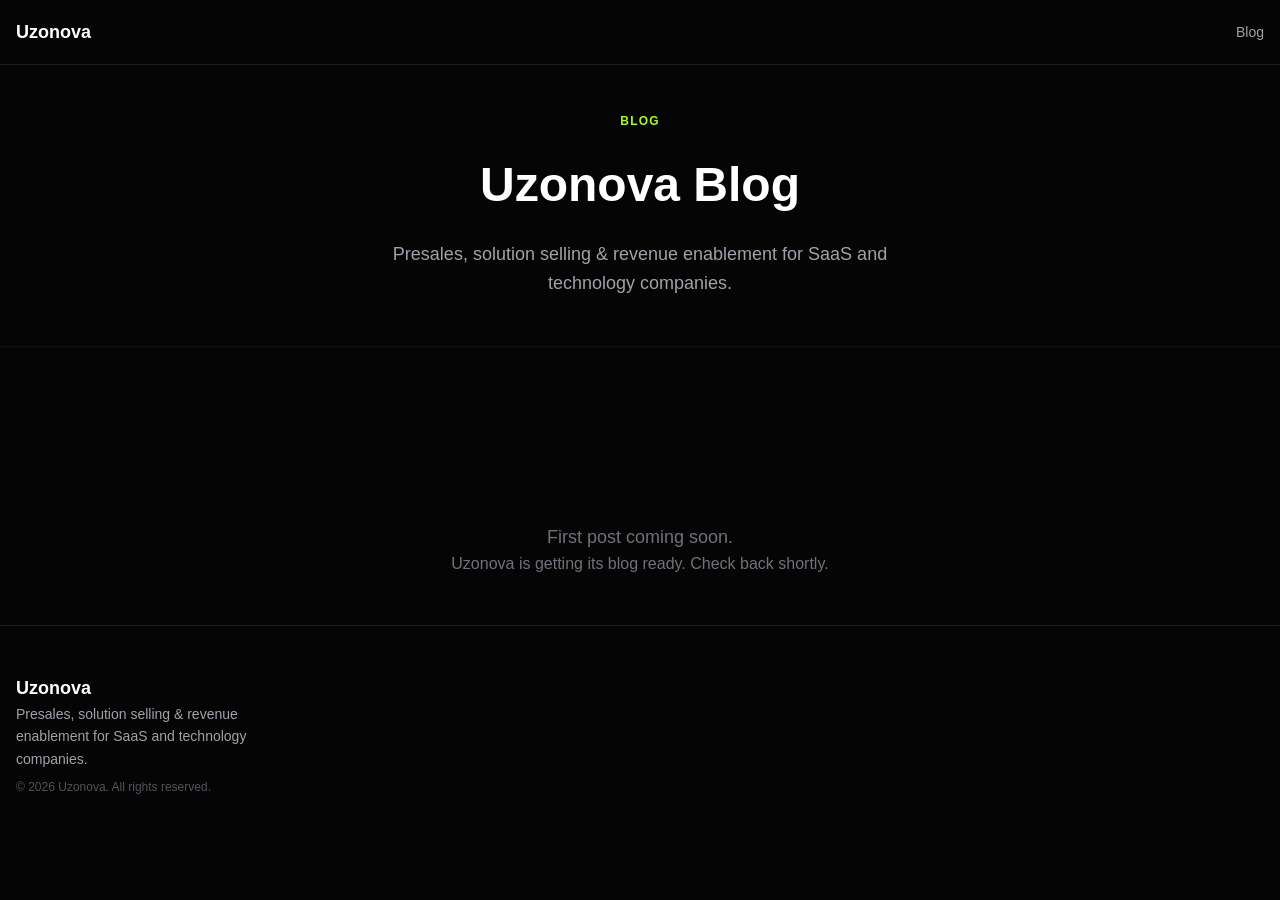
==== docs/index.html @ c0f6bbdb "Seed Uzonova blog skeleton" ====
<!DOCTYPE html>
<html lang="en">
<head>
  <meta charset="UTF-8">
  <meta name="viewport" content="width=device-width, initial-scale=1.0">
  <title>Blog — Uzonova</title>
  <meta name="description" content="Presales, solution selling & revenue enablement for SaaS and technology companies.">
  <meta property="og:title" content="Blog — Uzonova">
  <meta property="og:description" content="Presales, solution selling & revenue enablement for SaaS and technology companies.">
  <meta property="og:type" content="website">
  <meta property="og:url" content="https://agentgrow-io.github.io/uzonova/">
  <meta name="twitter:card" content="summary">
  <link rel="canonical" href="https://agentgrow-io.github.io/uzonova/">
  <link rel="stylesheet" href="css/blog.css">
</head>
<body>

  <!-- Header -->
  <header class="site-header">
    <div class="inner">
      <a href="./" class="logo">Uzonova</a>
      <nav>
        <a href="./">Blog</a>
      </nav>
    </div>
  </header>

  <!-- Hero -->
  <section class="hero">
    <div class="container-narrow">
      <p class="tag">Blog</p>
      <h1>Uzonova Blog</h1>
      <p class="subtitle">Presales, solution selling & revenue enablement for SaaS and technology companies.</p>
    </div>
  </section>

  <!-- Filters + Cards -->
  <section class="container" style="padding-top:0">
    <div class="filters" id="filters"></div>
    <div class="card-grid" id="posts-grid"></div>
    <div id="empty-state" style="display:none;text-align:center;padding:3rem 1rem;color:var(--zinc-500)">
      <p style="font-size:1.125rem">First post coming soon.</p>
      <p>Uzonova is getting its blog ready. Check back shortly.</p>
    </div>
  </section>

  <!-- Footer -->
  <footer class="site-footer">
    <div class="inner">
      <div class="brand">
        <a href="./" class="logo" style="color:var(--white);text-decoration:none;font-weight:700;font-size:1.125rem">Uzonova</a>
        <p>Presales, solution selling & revenue enablement for SaaS and technology companies.</p>
        <p class="copy">&copy; <span id="year"></span> Uzonova. All rights reserved.</p>
      </div>
    </div>
  </footer>

  <script>
    const BADGE_CLASS = {
      'Platform': 'badge-platform',
      'Getting Started': 'badge-getting-started',
      'How-To': 'badge-how-to',
      'Strategy': 'badge-strategy',
    };

    let posts = [];
    let activeFilter = 'All';

    document.getElementById('year').textContent = new Date().getFullYear();

    function categories() {
      const set = new Set(posts.map(p => p.category).filter(Boolean));
      return ['All', ...Array.from(set).sort()];
    }

    function renderFilters() {
      const el = document.getElementById('filters');
      const cats = categories();
      if (cats.length <= 1) { el.innerHTML = ''; return; }
      el.innerHTML = cats.map(c =>
        '<button class="filter-btn' + (c === activeFilter ? ' active' : '') + '" data-cat="' + c + '">' + c + '</button>'
      ).join('');
      el.querySelectorAll('.filter-btn').forEach(btn => {
        btn.addEventListener('click', () => {
          activeFilter = btn.dataset.cat;
          renderFilters();
          renderPosts();
        });
      });
    }

    function escapeHtml(s) {
      return String(s == null ? '' : s)
        .replace(/&/g, '&amp;').replace(/</g, '&lt;').replace(/>/g, '&gt;')
        .replace(/"/g, '&quot;').replace(/'/g, '&#39;');
    }

    function renderPosts() {
      const grid = document.getElementById('posts-grid');
      const empty = document.getElementById('empty-state');
      if (!posts.length) {
        grid.innerHTML = '';
        empty.style.display = 'block';
        return;
      }
      empty.style.display = 'none';
      const filtered = activeFilter === 'All' ? posts : posts.filter(p => p.category === activeFilter);
      grid.innerHTML = filtered.map(p =>
        '<div class="card">' +
          '<span class="badge ' + (BADGE_CLASS[p.category] || '') + '">' + escapeHtml(p.category) + '</span>' +
          '<h2><a href="posts/' + encodeURIComponent(p.slug) + '.html">' + escapeHtml(p.title) + '</a></h2>' +
          '<p class="excerpt">' + escapeHtml(p.excerpt) + '</p>' +
          '<div class="card-meta"><span>' + escapeHtml(p.publishedAt) + '</span><span>&middot;</span><span>' + escapeHtml(p.readTime) + '</span></div>' +
        '</div>'
      ).join('');
    }

    fetch('posts-data.json')
      .then(r => r.json())
      .then(data => {
        posts = (data || []).sort((a, b) => new Date(b.publishedAt) - new Date(a.publishedAt));
        renderFilters();
        renderPosts();
      })
      .catch(() => {
        posts = [];
        renderPosts();
      });
  </script>

</body>
</html>
---- docs/css/blog.css ----
/* Blog — Dark Theme */
/* Design tokens */

:root {
  --obsidian: #050505;
  --white: #ffffff;
  --zinc-300: #d4d4d8;
  --zinc-400: #a1a1aa;
  --zinc-500: #71717a;
  --zinc-600: #52525b;
  --lime: #ADFA1D;
  --sky: #38BDF8;
  --purple: #c084fc;
  --amber: #fbbf24;
  --glass-bg: rgba(255,255,255,0.03);
  --glass-border: rgba(255,255,255,0.05);
  --border-subtle: rgba(255,255,255,0.1);
}

*, *::before, *::after { box-sizing: border-box; margin: 0; padding: 0; }

html { -webkit-font-smoothing: antialiased; -moz-osx-font-smoothing: grayscale; }

body {
  font-family: -apple-system, BlinkMacSystemFont, 'Segoe UI', Roboto, 'Helvetica Neue', Arial, sans-serif;
  background: var(--obsidian);
  color: var(--zinc-400);
  line-height: 1.6;
  min-height: 100vh;
}

a { color: var(--sky); text-decoration: none; transition: color 0.2s; }
a:hover { color: var(--white); }

img { max-width: 100%; height: auto; }

/* ── Layout ──────────────────────────────────────────── */

.container {
  max-width: 1280px;
  margin: 0 auto;
  padding: 0 1rem;
}

.container-narrow {
  max-width: 768px;
  margin: 0 auto;
  padding: 0 1rem;
}

/* ── Site Header ─────────────────────────────────────── */

.site-header {
  position: fixed;
  top: 0; left: 0; right: 0;
  z-index: 50;
  border-bottom: 1px solid var(--border-subtle);
  background: rgba(5,5,5,0.8);
  backdrop-filter: blur(16px);
  -webkit-backdrop-filter: blur(16px);
}

.site-header .inner {
  max-width: 1280px;
  margin: 0 auto;
  padding: 0 1rem;
  display: flex;
  align-items: center;
  justify-content: space-between;
  height: 64px;
}

.site-header .logo {
  display: flex;
  align-items: center;
  gap: 0.5rem;
  color: var(--white);
  text-decoration: none;
  font-weight: 700;
  font-size: 1.125rem;
}

.site-header .logo-icon {
  width: 32px; height: 32px;
  background: var(--lime);
  border-radius: 8px;
  display: flex;
  align-items: center;
  justify-content: center;
}

.site-header .logo-icon svg { width: 20px; height: 20px; color: var(--obsidian); }

.site-header nav { display: flex; align-items: center; gap: 2rem; }
.site-header nav a { color: var(--zinc-400); font-size: 0.875rem; }
.site-header nav a:hover { color: var(--white); }

.site-header .cta-btn {
  display: inline-flex;
  align-items: center;
  padding: 0.375rem 1rem;
  background: var(--lime);
  color: var(--obsidian);
  font-weight: 700;
  font-size: 0.875rem;
  border-radius: 6px;
  text-decoration: none;
  transition: opacity 0.2s;
}

.site-header .cta-btn:hover { opacity: 0.9; color: var(--obsidian); }

/* ── Site Footer ─────────────────────────────────────── */

.site-footer {
  border-top: 1px solid var(--border-subtle);
  background: var(--obsidian);
  padding: 3rem 0;
}

.site-footer .inner {
  max-width: 1280px;
  margin: 0 auto;
  padding: 0 1rem;
  display: grid;
  grid-template-columns: 2fr 1fr 1fr;
  gap: 2rem;
}

.site-footer .brand p { font-size: 0.875rem; color: var(--zinc-400); max-width: 280px; line-height: 1.6; }
.site-footer .brand .addr { font-size: 0.75rem; color: var(--zinc-500); margin-top: 1rem; }
.site-footer .brand .copy { font-size: 0.75rem; color: var(--zinc-600); margin-top: 0.5rem; }

.site-footer h3 { font-size: 0.875rem; font-weight: 600; color: var(--white); margin-bottom: 0.75rem; }
.site-footer ul { list-style: none; }
.site-footer ul li { margin-bottom: 0.5rem; }
.site-footer ul a { font-size: 0.875rem; color: var(--zinc-400); }
.site-footer ul a:hover { color: var(--white); }

@media (max-width: 768px) {
  .site-footer .inner { grid-template-columns: 1fr; }
}

/* ── Hero ────────────────────────────────────────────── */

.hero {
  border-bottom: 1px solid var(--glass-border);
  padding: 7rem 1rem 3rem;
  text-align: center;
}

.hero .tag {
  color: var(--lime);
  font-size: 0.75rem;
  font-weight: 600;
  text-transform: uppercase;
  letter-spacing: 0.1em;
  margin-bottom: 1rem;
}

.hero h1 {
  font-size: clamp(2rem, 5vw, 3rem);
  font-weight: 700;
  color: var(--white);
  margin-bottom: 1rem;
}

.hero .subtitle {
  color: var(--zinc-400);
  font-size: 1.125rem;
  max-width: 560px;
  margin: 0 auto;
}

/* ── Category Badges ─────────────────────────────────── */

.badge {
  display: inline-block;
  padding: 0.125rem 0.625rem;
  border-radius: 9999px;
  font-size: 0.75rem;
  font-weight: 500;
  border: 1px solid;
}

.badge-platform    { color: var(--lime);   border-color: rgba(173,250,29,0.3);  background: rgba(173,250,29,0.08); }
.badge-getting-started { color: var(--sky);  border-color: rgba(56,189,248,0.3); background: rgba(56,189,248,0.08); }
.badge-how-to      { color: var(--purple); border-color: rgba(192,132,252,0.3); background: rgba(192,132,252,0.08); }
.badge-strategy    { color: var(--amber);  border-color: rgba(251,191,36,0.3);  background: rgba(251,191,36,0.08); }

/* ── Card Grid ───────────────────────────────────────── */

.card-grid {
  display: grid;
  grid-template-columns: repeat(auto-fill, minmax(340px, 1fr));
  gap: 1.5rem;
  padding: 3rem 0;
}

.card {
  background: var(--glass-bg);
  border: 1px solid var(--glass-border);
  border-radius: 1rem;
  padding: 1.5rem;
  transition: border-color 0.3s, transform 0.2s;
  display: flex;
  flex-direction: column;
}

.card:hover {
  border-color: rgba(255,255,255,0.12);
  transform: translateY(-2px);
}

.card .card-meta {
  display: flex;
  align-items: center;
  gap: 0.75rem;
  margin-top: auto;
  padding-top: 1rem;
  font-size: 0.75rem;
  color: var(--zinc-500);
}

.card h2 {
  color: var(--white);
  font-size: 1.125rem;
  font-weight: 600;
  margin: 0.75rem 0 0.5rem;
  line-height: 1.4;
}

.card h2 a { color: var(--white); }
.card h2 a:hover { color: var(--lime); }

.card .excerpt {
  color: var(--zinc-400);
  font-size: 0.875rem;
  line-height: 1.6;
  flex: 1;
}

/* ── Filter Buttons ──────────────────────────────────── */

.filters {
  display: flex;
  flex-wrap: wrap;
  gap: 0.5rem;
  justify-content: center;
  padding: 2rem 0 0;
}

.filter-btn {
  padding: 0.375rem 1rem;
  border-radius: 9999px;
  font-size: 0.8125rem;
  font-weight: 500;
  border: 1px solid var(--glass-border);
  background: transparent;
  color: var(--zinc-400);
  cursor: pointer;
  transition: all 0.2s;
}

.filter-btn:hover { border-color: rgba(255,255,255,0.15); color: var(--white); }

.filter-btn.active {
  background: var(--lime);
  color: var(--obsidian);
  border-color: var(--lime);
  font-weight: 700;
}

/* ── CTA Section ─────────────────────────────────────── */

.cta-section {
  border-top: 1px solid var(--glass-border);
  padding: 5rem 1rem;
  text-align: center;
}

.cta-section h2 { color: var(--white); font-size: 1.5rem; font-weight: 700; margin-bottom: 0.75rem; }
.cta-section p { color: var(--zinc-400); max-width: 28rem; margin: 0 auto 2rem; }

.btn-lime {
  display: inline-block;
  padding: 0.75rem 2rem;
  background: var(--lime);
  color: var(--obsidian);
  font-weight: 700;
  border-radius: 8px;
  text-decoration: none;
  transition: opacity 0.2s;
}

.btn-lime:hover { opacity: 0.9; color: var(--obsidian); }

.btn-outline {
  display: inline-block;
  padding: 0.75rem 2rem;
  border: 1px solid rgba(173,250,29,0.3);
  color: var(--lime);
  border-radius: 8px;
  text-decoration: none;
  transition: border-color 0.2s;
}

.btn-outline:hover { border-color: rgba(173,250,29,0.6); color: var(--lime); }

/* ── Article Layout ──────────────────────────────────── */

.article-header {
  border-bottom: 1px solid var(--glass-border);
  padding: 7rem 1rem 3rem;
}

.article-header .breadcrumb {
  font-size: 0.875rem;
  color: var(--zinc-500);
  margin-bottom: 1.5rem;
}

.article-header .breadcrumb a { color: var(--zinc-400); }
.article-header .breadcrumb a:hover { color: var(--white); }

.article-header h1 {
  font-size: clamp(1.75rem, 4vw, 2.5rem);
  font-weight: 700;
  color: var(--white);
  margin-bottom: 0.75rem;
  line-height: 1.3;
}

.article-header .excerpt-text {
  color: var(--zinc-400);
  font-size: 1.125rem;
  max-width: 640px;
  line-height: 1.6;
  margin-bottom: 1rem;
}

.article-header .meta {
  display: flex;
  align-items: center;
  gap: 1rem;
  font-size: 0.8125rem;
  color: var(--zinc-500);
}

/* ── Article Body ────────────────────────────────────── */

.article-body {
  padding: 3rem 1rem;
}

.article-body h2 {
  color: var(--white);
  font-size: 1.5rem;
  font-weight: 700;
  margin: 2.5rem 0 1rem;
}

.article-body h3 {
  color: var(--white);
  font-size: 1.25rem;
  font-weight: 600;
  margin: 2rem 0 0.75rem;
}

.article-body p {
  color: var(--zinc-300);
  line-height: 1.8;
  margin-bottom: 1.25rem;
}

.article-body ul {
  list-style: none;
  margin-bottom: 1.25rem;
}

.article-body ul li {
  display: flex;
  gap: 0.75rem;
  margin-bottom: 0.5rem;
  color: var(--zinc-400);
  font-size: 0.9375rem;
  line-height: 1.6;
}

.article-body ul li::before {
  content: '▸';
  color: var(--lime);
  opacity: 0.7;
  flex-shrink: 0;
  margin-top: 0.1em;
}

.article-body .callout {
  background: rgba(173,250,29,0.05);
  border-left: 3px solid var(--lime);
  border-radius: 0 0.5rem 0.5rem 0;
  padding: 1rem 1.25rem;
  margin-bottom: 1.25rem;
  color: var(--zinc-300);
  font-size: 0.9375rem;
  line-height: 1.6;
}

.article-body table {
  width: 100%;
  border-collapse: collapse;
  margin-bottom: 1.25rem;
  font-size: 0.875rem;
}

.article-body thead th {
  text-align: left;
  padding: 0.75rem 1rem;
  color: var(--zinc-400);
  font-weight: 600;
  border-bottom: 1px solid var(--border-subtle);
}

.article-body tbody td {
  padding: 0.75rem 1rem;
  color: var(--zinc-300);
  border-bottom: 1px solid var(--glass-border);
}

.article-body tbody tr:nth-child(even) td {
  background: var(--glass-bg);
}

/* ── Related Posts ────────────────────────────────────── */

.related-posts {
  border-top: 1px solid var(--glass-border);
  padding: 3rem 0;
}

.related-posts h2 {
  color: var(--white);
  font-size: 1.25rem;
  font-weight: 700;
  margin-bottom: 1.5rem;
}

/* ── Guide Steps ─────────────────────────────────────── */

.step-card {
  background: var(--glass-bg);
  border: 1px solid var(--glass-border);
  border-radius: 1rem;
  padding: 1.5rem 2rem;
  margin-bottom: 1.5rem;
}

.step-card .step-header {
  display: flex;
  align-items: flex-start;
  gap: 1rem;
  margin-bottom: 0.75rem;
}

.step-num {
  width: 40px; height: 40px;
  border-radius: 12px;
  background: rgba(173,250,29,0.1);
  border: 1px solid rgba(173,250,29,0.2);
  display: flex;
  align-items: center;
  justify-content: center;
  flex-shrink: 0;
  color: var(--lime);
  font-size: 0.75rem;
  font-weight: 700;
  font-family: monospace;
}

.step-card h2 {
  color: var(--white);
  font-size: 1.125rem;
  font-weight: 700;
  margin: 0;
  display: flex;
  align-items: center;
  gap: 0.5rem;
}

.step-card .step-content {
  color: var(--zinc-300);
  line-height: 1.7;
  margin-bottom: 1rem;
}

.step-card ul {
  list-style: none;
  margin-bottom: 1rem;
}

.step-card ul li {
  display: flex;
  gap: 0.75rem;
  margin-bottom: 0.5rem;
  color: var(--zinc-400);
  font-size: 0.875rem;
  line-height: 1.6;
}

.step-card ul li::before {
  content: '▸';
  color: var(--lime);
  opacity: 0.7;
  flex-shrink: 0;
}

.tip-box {
  background: rgba(173,250,29,0.05);
  border: 1px solid rgba(173,250,29,0.2);
  border-radius: 8px;
  padding: 0.625rem 1rem;
  display: flex;
  gap: 0.5rem;
}

.tip-box .tip-label {
  color: var(--lime);
  font-size: 0.75rem;
  font-weight: 600;
  flex-shrink: 0;
  margin-top: 0.125rem;
}

.tip-box p {
  color: var(--zinc-300);
  font-size: 0.875rem;
  line-height: 1.6;
  margin: 0;
}

.step-link {
  margin-top: 1rem;
}

.step-link a {
  color: var(--lime);
  font-size: 0.875rem;
  font-weight: 500;
}

.step-link a:hover { text-decoration: underline; }

/* ── FAQ ─────────────────────────────────────────────── */

.faq-section {
  border-top: 1px solid var(--glass-border);
  padding: 4rem 0;
}

.faq-section h2 {
  color: var(--white);
  font-size: 1.5rem;
  font-weight: 700;
  text-align: center;
  margin-bottom: 2rem;
}

.faq-item {
  background: var(--glass-bg);
  border: 1px solid var(--glass-border);
  border-radius: 12px;
  padding: 1.25rem;
  margin-bottom: 1rem;
}

.faq-item .faq-q {
  color: var(--white);
  font-weight: 600;
  margin-bottom: 0.5rem;
}

.faq-item .faq-a {
  color: var(--zinc-400);
  font-size: 0.875rem;
  line-height: 1.6;
}

/* ── Structured Data (hidden) ────────────────────────── */

.sr-only {
  position: absolute;
  width: 1px; height: 1px;
  padding: 0; margin: -1px;
  overflow: hidden;
  clip: rect(0,0,0,0);
  white-space: nowrap;
  border-width: 0;
}
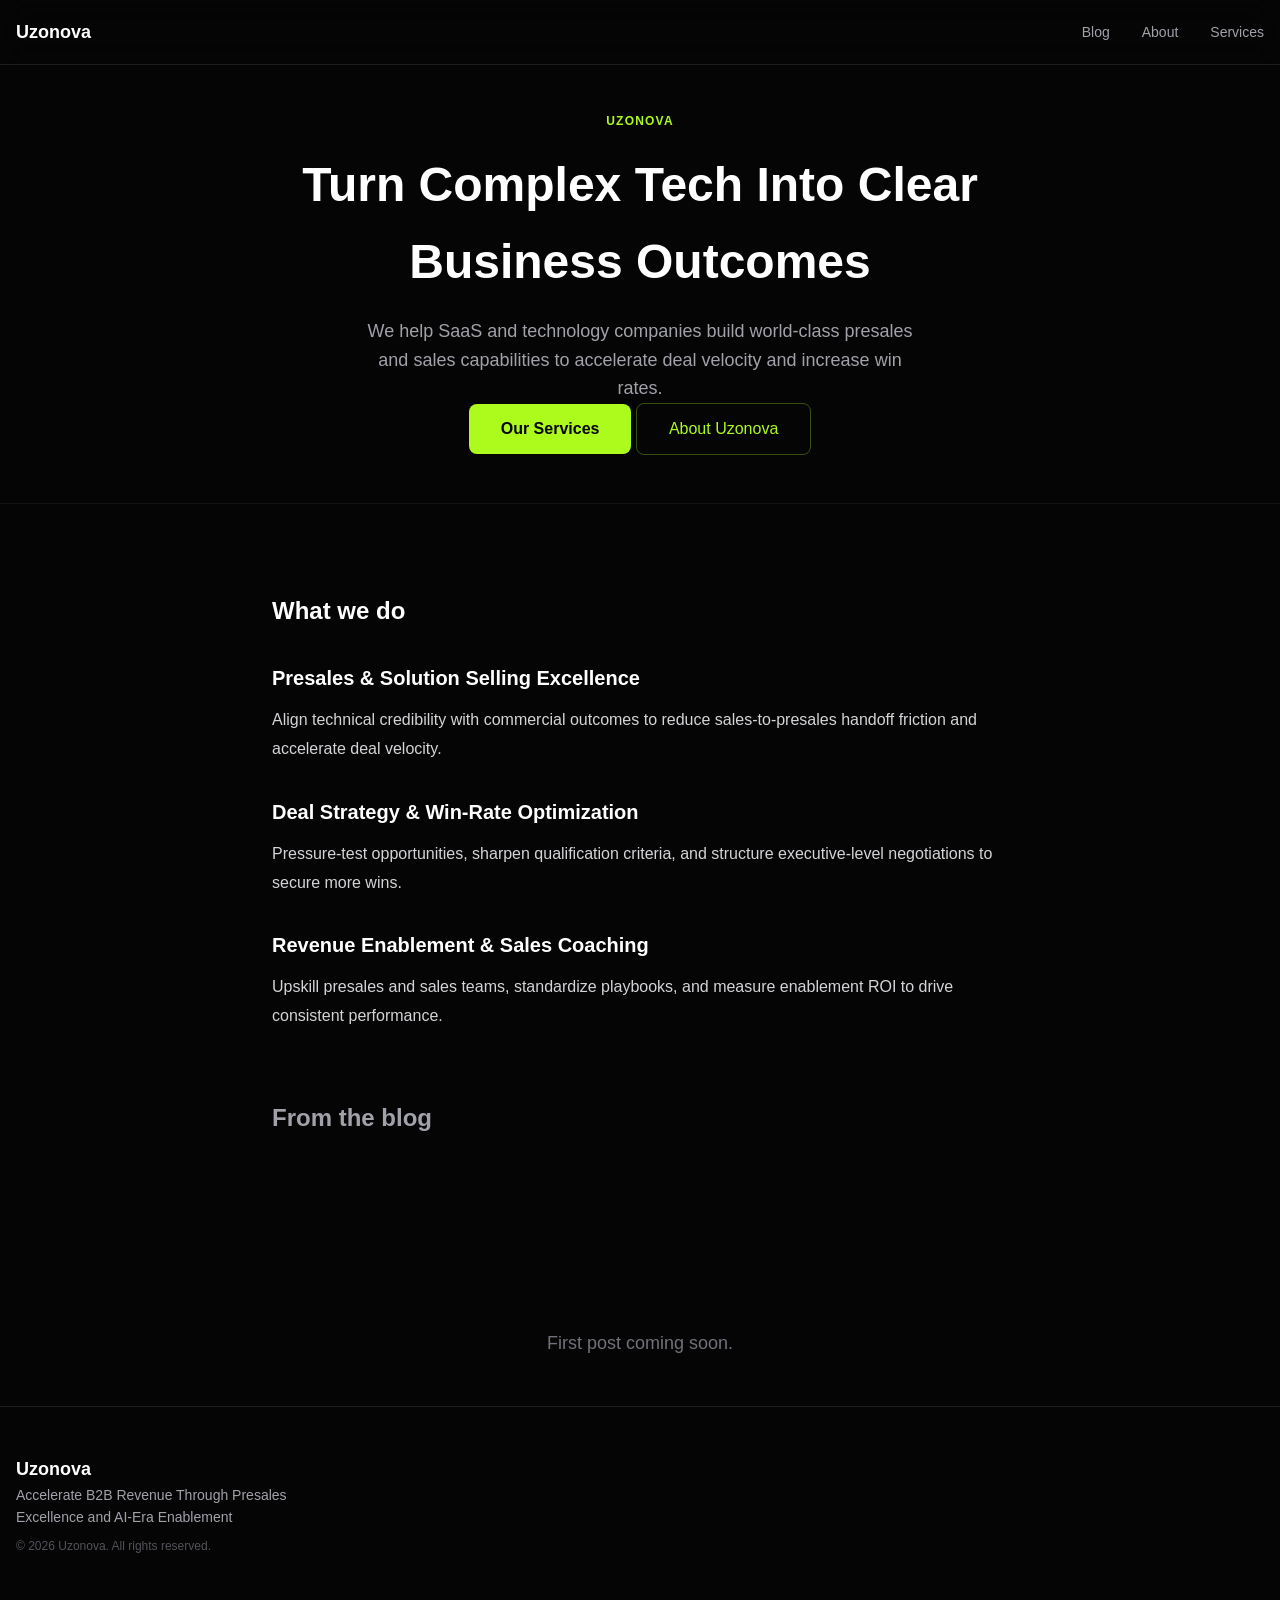
==== commit 7a5f61b4: "base content: ICP-aligned homepage + about + services (reuse uzonova.com brand/tone)" ====
--- a/docs/index.html
+++ b/docs/index.html
@@ -3,130 +3,45 @@
 <head>
   <meta charset="UTF-8">
   <meta name="viewport" content="width=device-width, initial-scale=1.0">
-  <title>Blog — Uzonova</title>
-  <meta name="description" content="Presales, solution selling & revenue enablement for SaaS and technology companies.">
-  <meta property="og:title" content="Blog — Uzonova">
-  <meta property="og:description" content="Presales, solution selling & revenue enablement for SaaS and technology companies.">
+  <title>Uzonova — Accelerate B2B Revenue Through Presales Excellence and AI-Era Enablement</title>
+  <meta name="description" content="Accelerate B2B Revenue Through Presales Excellence and AI-Era Enablement">
+  <meta property="og:title" content="Uzonova — Accelerate B2B Revenue Through Presales Excellence and AI-Era Enablement">
+  <meta property="og:description" content="Accelerate B2B Revenue Through Presales Excellence and AI-Era Enablement">
   <meta property="og:type" content="website">
   <meta property="og:url" content="https://agentgrow-io.github.io/uzonova/">
-  <meta name="twitter:card" content="summary">
   <link rel="canonical" href="https://agentgrow-io.github.io/uzonova/">
   <link rel="stylesheet" href="css/blog.css">
 </head>
 <body>
-
-  <!-- Header -->
-  <header class="site-header">
-    <div class="inner">
-      <a href="./" class="logo">Uzonova</a>
-      <nav>
-        <a href="./">Blog</a>
-      </nav>
-    </div>
-  </header>
-
-  <!-- Hero -->
-  <section class="hero">
-    <div class="container-narrow">
-      <p class="tag">Blog</p>
-      <h1>Uzonova Blog</h1>
-      <p class="subtitle">Presales, solution selling & revenue enablement for SaaS and technology companies.</p>
-    </div>
+  <header class="site-header"><div class="inner">
+    <a href="./" class="logo">Uzonova</a>
+    <nav><a href="./">Blog</a><a href="about.html">About</a><a href="services.html">Services</a></nav>
+  </div></header>
+  <section class="hero"><div class="container-narrow">
+    <p class="tag">Uzonova</p><h1>Turn Complex Tech Into Clear Business Outcomes</h1><p class="subtitle">We help SaaS and technology companies build world-class presales and sales capabilities to accelerate deal velocity and increase win rates.</p>
+    <p><a class="btn-lime" href="services.html">Our Services</a> <a class="btn-outline" href="about.html">About Uzonova</a></p>
+  </div></section>
+  <section class="container-narrow article-body"><h2>What we do</h2>
+<h3>Presales & Solution Selling Excellence</h3><p>Align technical credibility with commercial outcomes to reduce sales-to-presales handoff friction and accelerate deal velocity.</p>
+<h3>Deal Strategy & Win-Rate Optimization</h3><p>Pressure-test opportunities, sharpen qualification criteria, and structure executive-level negotiations to secure more wins.</p>
+<h3>Revenue Enablement & Sales Coaching</h3><p>Upskill presales and sales teams, standardize playbooks, and measure enablement ROI to drive consistent performance.</p>
   </section>
-
-  <!-- Filters + Cards -->
   <section class="container" style="padding-top:0">
-    <div class="filters" id="filters"></div>
-    <div class="card-grid" id="posts-grid"></div>
-    <div id="empty-state" style="display:none;text-align:center;padding:3rem 1rem;color:var(--zinc-500)">
-      <p style="font-size:1.125rem">First post coming soon.</p>
-      <p>Uzonova is getting its blog ready. Check back shortly.</p>
-    </div>
+    <h2 class="container-narrow" style="margin-bottom:1rem">From the blog</h2>
+    <div class="filters" id="filters"></div><div class="card-grid" id="posts-grid"></div>
+    <div id="empty-state" style="display:none;text-align:center;padding:3rem 1rem;color:var(--zinc-500)"><p style="font-size:1.125rem">First post coming soon.</p></div>
   </section>
-
-  <!-- Footer -->
-  <footer class="site-footer">
-    <div class="inner">
-      <div class="brand">
-        <a href="./" class="logo" style="color:var(--white);text-decoration:none;font-weight:700;font-size:1.125rem">Uzonova</a>
-        <p>Presales, solution selling & revenue enablement for SaaS and technology companies.</p>
-        <p class="copy">&copy; <span id="year"></span> Uzonova. All rights reserved.</p>
-      </div>
-    </div>
-  </footer>
-
+  <footer class="site-footer"><div class="inner"><div class="brand">
+    <a href="./" class="logo" style="color:var(--white);text-decoration:none;font-weight:700;font-size:1.125rem">Uzonova</a>
+    <p>Accelerate B2B Revenue Through Presales Excellence and AI-Era Enablement</p><p class="copy">&copy; <span id="year"></span> Uzonova. All rights reserved.</p>
+  </div></div></footer>
   <script>
-    const BADGE_CLASS = {
-      'Platform': 'badge-platform',
-      'Getting Started': 'badge-getting-started',
-      'How-To': 'badge-how-to',
-      'Strategy': 'badge-strategy',
-    };
-
-    let posts = [];
-    let activeFilter = 'All';
-
-    document.getElementById('year').textContent = new Date().getFullYear();
-
-    function categories() {
-      const set = new Set(posts.map(p => p.category).filter(Boolean));
-      return ['All', ...Array.from(set).sort()];
-    }
-
-    function renderFilters() {
-      const el = document.getElementById('filters');
-      const cats = categories();
-      if (cats.length <= 1) { el.innerHTML = ''; return; }
-      el.innerHTML = cats.map(c =>
-        '<button class="filter-btn' + (c === activeFilter ? ' active' : '') + '" data-cat="' + c + '">' + c + '</button>'
-      ).join('');
-      el.querySelectorAll('.filter-btn').forEach(btn => {
-        btn.addEventListener('click', () => {
-          activeFilter = btn.dataset.cat;
-          renderFilters();
-          renderPosts();
-        });
-      });
-    }
-
-    function escapeHtml(s) {
-      return String(s == null ? '' : s)
-        .replace(/&/g, '&amp;').replace(/</g, '&lt;').replace(/>/g, '&gt;')
-        .replace(/"/g, '&quot;').replace(/'/g, '&#39;');
-    }
-
-    function renderPosts() {
-      const grid = document.getElementById('posts-grid');
-      const empty = document.getElementById('empty-state');
-      if (!posts.length) {
-        grid.innerHTML = '';
-        empty.style.display = 'block';
-        return;
-      }
-      empty.style.display = 'none';
-      const filtered = activeFilter === 'All' ? posts : posts.filter(p => p.category === activeFilter);
-      grid.innerHTML = filtered.map(p =>
-        '<div class="card">' +
-          '<span class="badge ' + (BADGE_CLASS[p.category] || '') + '">' + escapeHtml(p.category) + '</span>' +
-          '<h2><a href="posts/' + encodeURIComponent(p.slug) + '.html">' + escapeHtml(p.title) + '</a></h2>' +
-          '<p class="excerpt">' + escapeHtml(p.excerpt) + '</p>' +
-          '<div class="card-meta"><span>' + escapeHtml(p.publishedAt) + '</span><span>&middot;</span><span>' + escapeHtml(p.readTime) + '</span></div>' +
-        '</div>'
-      ).join('');
-    }
-
-    fetch('posts-data.json')
-      .then(r => r.json())
-      .then(data => {
-        posts = (data || []).sort((a, b) => new Date(b.publishedAt) - new Date(a.publishedAt));
-        renderFilters();
-        renderPosts();
-      })
-      .catch(() => {
-        posts = [];
-        renderPosts();
-      });
+    const BADGE_CLASS={'Platform':'badge-platform','Getting Started':'badge-getting-started','How-To':'badge-how-to','Strategy':'badge-strategy'};
+    let posts=[],activeFilter='All';document.getElementById('year').textContent=new Date().getFullYear();
+    function categories(){const s=new Set(posts.map(p=>p.category).filter(Boolean));return ['All',...Array.from(s).sort()];}
+    function escapeHtml(s){return String(s==null?'':s).replace(/&/g,'&amp;').replace(/</g,'&lt;').replace(/>/g,'&gt;').replace(/"/g,'&quot;').replace(/'/g,'&#39;');}
+    function renderFilters(){const el=document.getElementById('filters');const c=categories();if(c.length<=1){el.innerHTML='';return;}el.innerHTML=c.map(x=>'<button class="filter-btn'+(x===activeFilter?' active':'')+'" data-cat="'+x+'">'+x+'</button>').join('');el.querySelectorAll('.filter-btn').forEach(b=>b.addEventListener('click',()=>{activeFilter=b.dataset.cat;renderFilters();renderPosts();}));}
+    function renderPosts(){const grid=document.getElementById('posts-grid'),em=document.getElementById('empty-state');if(!posts.length){grid.innerHTML='';em.style.display='block';return;}em.style.display='none';const f=activeFilter==='All'?posts:posts.filter(p=>p.category===activeFilter);grid.innerHTML=f.map(p=>'<div class="card"><span class="badge '+(BADGE_CLASS[p.category]||'')+'">'+escapeHtml(p.category)+'</span><h2><a href="posts/'+encodeURIComponent(p.slug)+'.html">'+escapeHtml(p.title)+'</a></h2><p class="excerpt">'+escapeHtml(p.excerpt)+'</p><div class="card-meta"><span>'+escapeHtml(p.publishedAt)+'</span><span>&middot;</span><span>'+escapeHtml(p.readTime)+'</span></div></div>').join('');}
+    fetch('posts-data.json').then(r=>r.json()).then(d=>{posts=(d||[]).sort((a,b)=>new Date(b.publishedAt)-new Date(a.publishedAt));renderFilters();renderPosts();}).catch(()=>{posts=[];renderPosts();});
   </script>
-
-</body>
-</html>
+</body></html>
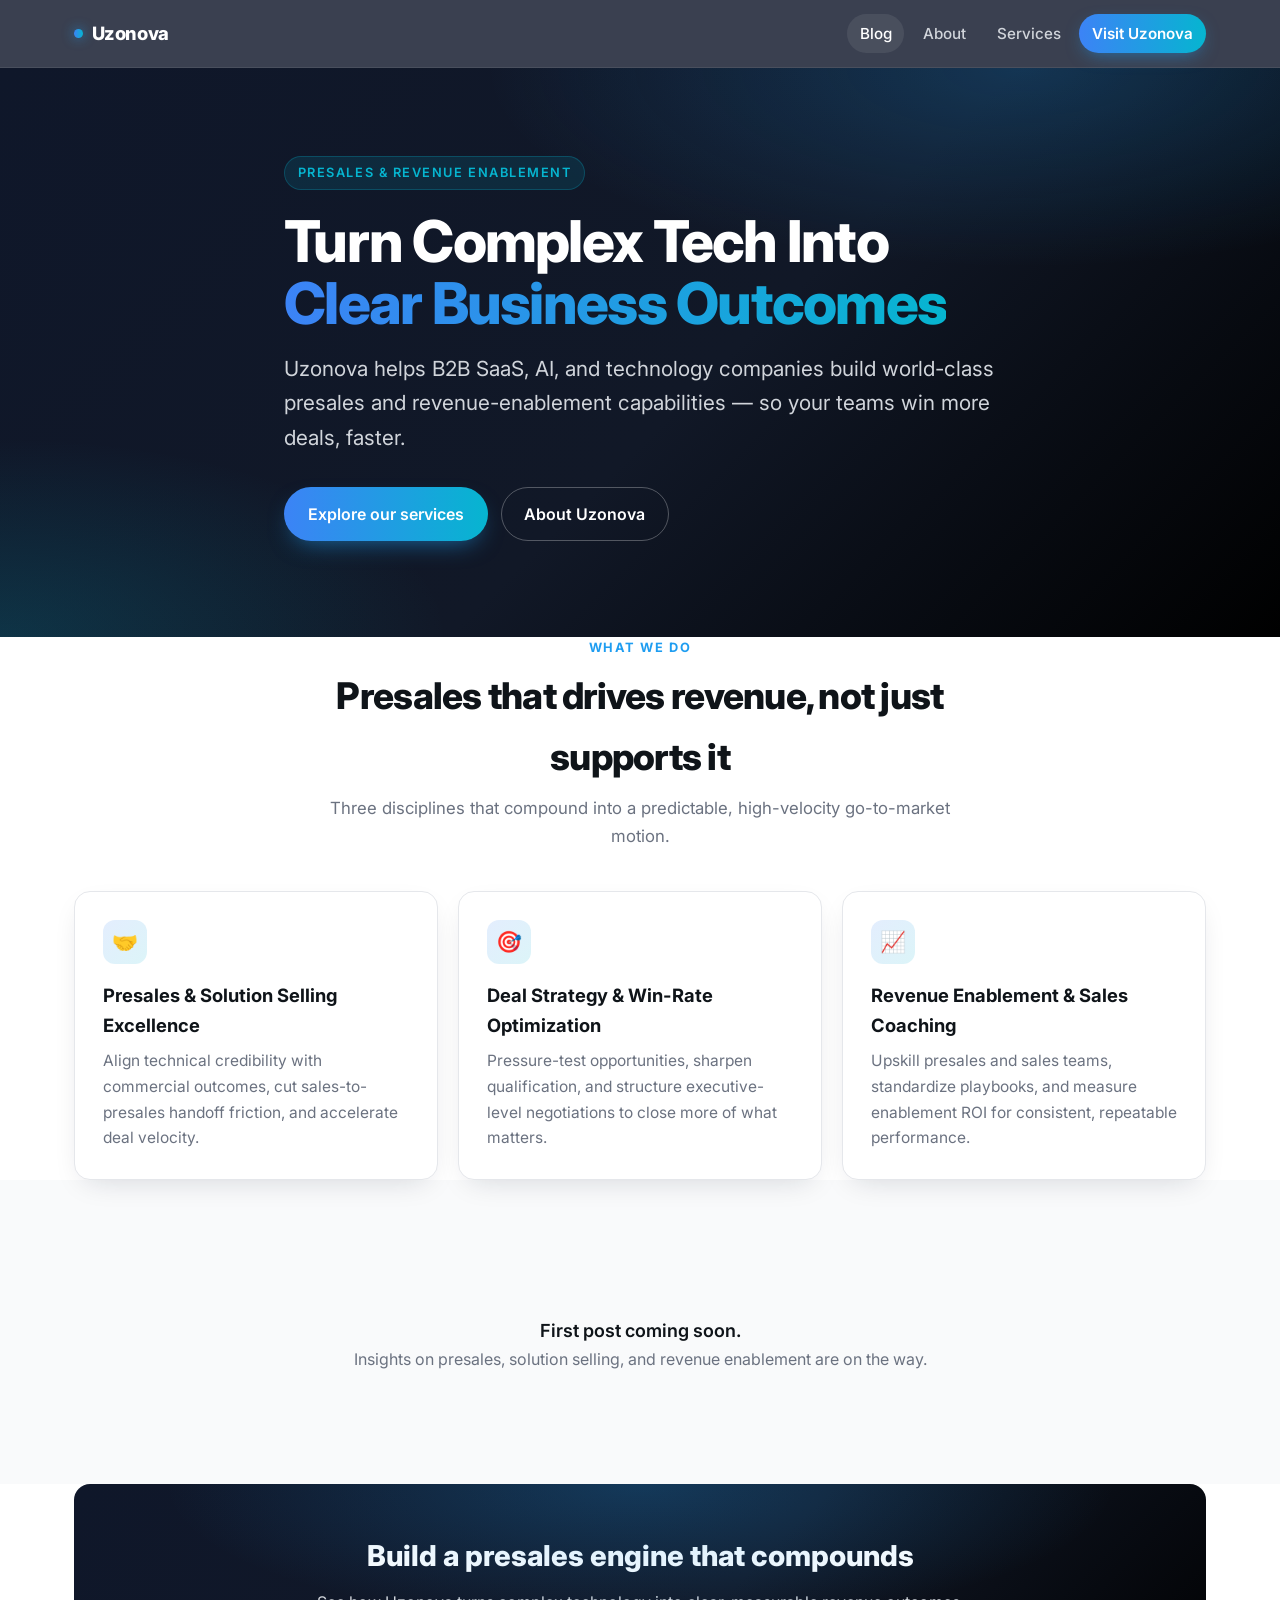
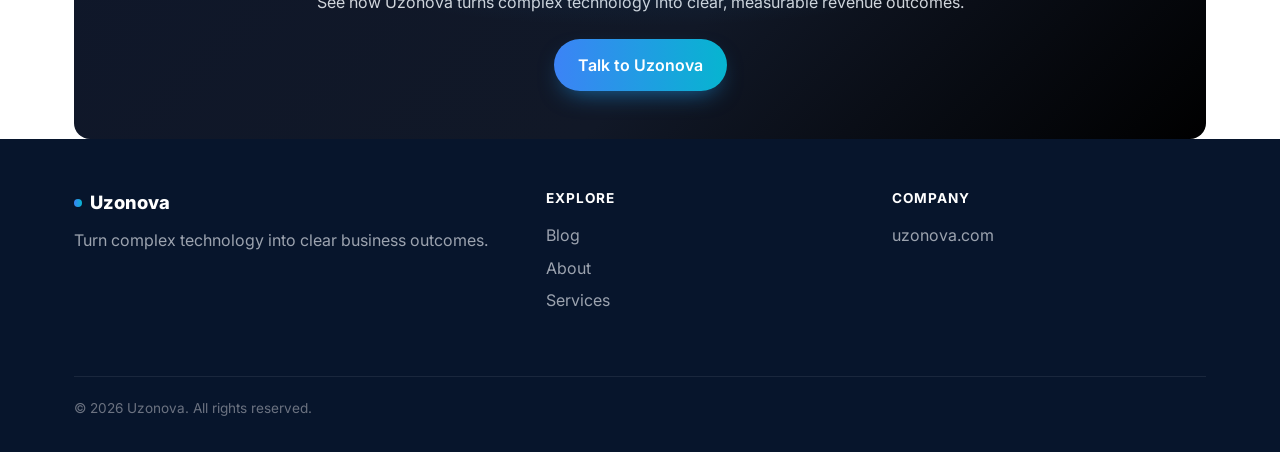
==== commit bb9800cb: "feat(site): premium redesign — uzonova palette, reusable header/footer, scrolling blog index" ====
--- a/docs/index.html
+++ b/docs/index.html
@@ -3,45 +3,73 @@
 <head>
   <meta charset="UTF-8">
   <meta name="viewport" content="width=device-width, initial-scale=1.0">
-  <title>Uzonova — Accelerate B2B Revenue Through Presales Excellence and AI-Era Enablement</title>
-  <meta name="description" content="Accelerate B2B Revenue Through Presales Excellence and AI-Era Enablement">
-  <meta property="og:title" content="Uzonova — Accelerate B2B Revenue Through Presales Excellence and AI-Era Enablement">
-  <meta property="og:description" content="Accelerate B2B Revenue Through Presales Excellence and AI-Era Enablement">
+  <title>Uzonova — Presales &amp; Revenue Enablement for B2B Tech</title>
+  <meta name="description" content="Uzonova helps B2B SaaS, AI, and technology companies build world-class presales and revenue-enablement capabilities — win more deals, faster.">
+  <meta property="og:title" content="Uzonova — Presales &amp; Revenue Enablement for B2B Tech">
+  <meta property="og:description" content="Build world-class presales and revenue-enablement capabilities. Turn complex technology into clear business outcomes.">
   <meta property="og:type" content="website">
   <meta property="og:url" content="https://agentgrow-io.github.io/uzonova/">
   <link rel="canonical" href="https://agentgrow-io.github.io/uzonova/">
   <link rel="stylesheet" href="css/blog.css">
 </head>
 <body>
-  <header class="site-header"><div class="inner">
-    <a href="./" class="logo">Uzonova</a>
-    <nav><a href="./">Blog</a><a href="about.html">About</a><a href="services.html">Services</a></nav>
-  </div></header>
-  <section class="hero"><div class="container-narrow">
-    <p class="tag">Uzonova</p><h1>Turn Complex Tech Into Clear Business Outcomes</h1><p class="subtitle">We help SaaS and technology companies build world-class presales and sales capabilities to accelerate deal velocity and increase win rates.</p>
-    <p><a class="btn-lime" href="services.html">Our Services</a> <a class="btn-outline" href="about.html">About Uzonova</a></p>
-  </div></section>
-  <section class="container-narrow article-body"><h2>What we do</h2>
-<h3>Presales & Solution Selling Excellence</h3><p>Align technical credibility with commercial outcomes to reduce sales-to-presales handoff friction and accelerate deal velocity.</p>
-<h3>Deal Strategy & Win-Rate Optimization</h3><p>Pressure-test opportunities, sharpen qualification criteria, and structure executive-level negotiations to secure more wins.</p>
-<h3>Revenue Enablement & Sales Coaching</h3><p>Upskill presales and sales teams, standardize playbooks, and measure enablement ROI to drive consistent performance.</p>
+  <div id="site-header"></div>
+
+  <section class="hero">
+    <div class="container-narrow">
+      <span class="tag">Presales &amp; Revenue Enablement</span>
+      <h1>Turn Complex Tech Into <span class="grad-text">Clear Business Outcomes</span></h1>
+      <p class="subtitle">Uzonova helps B2B SaaS, AI, and technology companies build world-class presales and revenue-enablement capabilities — so your teams win more deals, faster.</p>
+      <div class="hero-cta">
+        <a class="btn-lime" href="services.html">Explore our services</a>
+        <a class="btn-outline" href="about.html">About Uzonova</a>
+      </div>
+    </div>
   </section>
-  <section class="container" style="padding-top:0">
-    <h2 class="container-narrow" style="margin-bottom:1rem">From the blog</h2>
-    <div class="filters" id="filters"></div><div class="card-grid" id="posts-grid"></div>
-    <div id="empty-state" style="display:none;text-align:center;padding:3rem 1rem;color:var(--zinc-500)"><p style="font-size:1.125rem">First post coming soon.</p></div>
+
+  <section class="container">
+    <div class="section-head reveal">
+      <p class="eyebrow">What we do</p>
+      <h2>Presales that drives revenue, not just supports it</h2>
+      <p>Three disciplines that compound into a predictable, high-velocity go-to-market motion.</p>
+    </div>
+    <div class="feature-grid">
+      <div class="feature reveal"><div class="ic">🤝</div><h3>Presales &amp; Solution Selling Excellence</h3><p>Align technical credibility with commercial outcomes, cut sales-to-presales handoff friction, and accelerate deal velocity.</p></div>
+      <div class="feature reveal"><div class="ic">🎯</div><h3>Deal Strategy &amp; Win-Rate Optimization</h3><p>Pressure-test opportunities, sharpen qualification, and structure executive-level negotiations to close more of what matters.</p></div>
+      <div class="feature reveal"><div class="ic">📈</div><h3>Revenue Enablement &amp; Sales Coaching</h3><p>Upskill presales and sales teams, standardize playbooks, and measure enablement ROI for consistent, repeatable performance.</p></div>
+    </div>
   </section>
-  <footer class="site-footer"><div class="inner"><div class="brand">
-    <a href="./" class="logo" style="color:var(--white);text-decoration:none;font-weight:700;font-size:1.125rem">Uzonova</a>
-    <p>Accelerate B2B Revenue Through Presales Excellence and AI-Era Enablement</p><p class="copy">&copy; <span id="year"></span> Uzonova. All rights reserved.</p>
-  </div></div></footer>
-  <script>
-    const BADGE_CLASS={'Platform':'badge-platform','Getting Started':'badge-getting-started','How-To':'badge-how-to','Strategy':'badge-strategy'};
-    let posts=[],activeFilter='All';document.getElementById('year').textContent=new Date().getFullYear();
-    function categories(){const s=new Set(posts.map(p=>p.category).filter(Boolean));return ['All',...Array.from(s).sort()];}
-    function escapeHtml(s){return String(s==null?'':s).replace(/&/g,'&amp;').replace(/</g,'&lt;').replace(/>/g,'&gt;').replace(/"/g,'&quot;').replace(/'/g,'&#39;');}
-    function renderFilters(){const el=document.getElementById('filters');const c=categories();if(c.length<=1){el.innerHTML='';return;}el.innerHTML=c.map(x=>'<button class="filter-btn'+(x===activeFilter?' active':'')+'" data-cat="'+x+'">'+x+'</button>').join('');el.querySelectorAll('.filter-btn').forEach(b=>b.addEventListener('click',()=>{activeFilter=b.dataset.cat;renderFilters();renderPosts();}));}
-    function renderPosts(){const grid=document.getElementById('posts-grid'),em=document.getElementById('empty-state');if(!posts.length){grid.innerHTML='';em.style.display='block';return;}em.style.display='none';const f=activeFilter==='All'?posts:posts.filter(p=>p.category===activeFilter);grid.innerHTML=f.map(p=>'<div class="card"><span class="badge '+(BADGE_CLASS[p.category]||'')+'">'+escapeHtml(p.category)+'</span><h2><a href="posts/'+encodeURIComponent(p.slug)+'.html">'+escapeHtml(p.title)+'</a></h2><p class="excerpt">'+escapeHtml(p.excerpt)+'</p><div class="card-meta"><span>'+escapeHtml(p.publishedAt)+'</span><span>&middot;</span><span>'+escapeHtml(p.readTime)+'</span></div></div>').join('');}
-    fetch('posts-data.json').then(r=>r.json()).then(d=>{posts=(d||[]).sort((a,b)=>new Date(b.publishedAt)-new Date(a.publishedAt));renderFilters();renderPosts();}).catch(()=>{posts=[];renderPosts();});
-  </script>
-</body></html>
+
+  <section class="blog-section">
+    <div class="blog-featured">
+      <div class="scroller-head reveal">
+        <h2>From the blog</h2>
+        <div class="scroller-ctrls">
+          <button data-scroll="prev" aria-label="Scroll left">&#8249;</button>
+          <button data-scroll="next" aria-label="Scroll right">&#8250;</button>
+        </div>
+      </div>
+      <div class="scroller" id="featured-scroller"></div>
+    </div>
+    <div class="container">
+      <div class="filters" id="filters"></div>
+      <div class="card-grid" id="posts-grid"></div>
+      <div class="empty-state" id="empty-state" style="display:none">
+        <p style="font-size:1.125rem;font-weight:600;color:var(--ink)">First post coming soon.</p>
+        <p>Insights on presales, solution selling, and revenue enablement are on the way.</p>
+      </div>
+    </div>
+  </section>
+
+  <section class="container">
+    <div class="cta-band reveal">
+      <h2>Build a presales engine that compounds</h2>
+      <p>See how Uzonova turns complex technology into clear, measurable revenue outcomes.</p>
+      <a class="btn-lime" href="https://uzonova.com/" target="_blank" rel="noopener">Talk to Uzonova</a>
+    </div>
+  </section>
+
+  <div id="site-footer"></div>
+  <script src="js/site.js" defer></script>
+</body>
+</html>
--- a/docs/css/blog.css
+++ b/docs/css/blog.css
@@ -1,598 +1,169 @@
-/* Blog — Dark Theme */
-/* Design tokens */
+/* Uzonova blog — premium theme, palette matched to uzonova.com
+   navy #0F172A/#07152C · azure #1E9DF1 · gradient #3C83F6→#06B5D0 · Inter */
+@import url('https://fonts.googleapis.com/css2?family=Inter:wght@400;500;600;700;800&display=swap');
 
 :root {
-  --obsidian: #050505;
-  --white: #ffffff;
-  --zinc-300: #d4d4d8;
-  --zinc-400: #a1a1aa;
-  --zinc-500: #71717a;
-  --zinc-600: #52525b;
-  --lime: #ADFA1D;
-  --sky: #38BDF8;
-  --purple: #c084fc;
-  --amber: #fbbf24;
-  --glass-bg: rgba(255,255,255,0.03);
-  --glass-border: rgba(255,255,255,0.05);
-  --border-subtle: rgba(255,255,255,0.1);
+  --navy:#0F172A; --navy-2:#111827; --navy-deep:#07152C; --black:#000;
+  --ink:#0F1419; --slate-700:#334155; --slate-500:#64748B;
+  --azure:#1E9DF1; --blue:#3C83F6; --cyan:#06B5D0; --teal:#10B77F; --amber:#FAB505;
+  --white:#fff; --gray-50:#F9FAFB; --gray-100:#F3F4F6; --gray-200:#E5E7EB;
+  --gray-300:#D1D5DB; --gray-400:#9CA3AF; --gray-500:#6B7280; --gray-600:#4B5563;
+  --grad:linear-gradient(90deg,var(--blue),var(--cyan));
+  --grad-hero:linear-gradient(135deg,#0F172A 0%,#111827 55%,#000 100%);
+  --radius:16px; --radius-sm:12px; --radius-pill:999px;
+  --shadow:0 10px 30px -12px rgba(15,23,42,.18); --shadow-lg:0 24px 60px -20px rgba(15,23,42,.30);
+  --maxw:1180px; --ease:cubic-bezier(.22,.61,.36,1);
 }
+*,*::before,*::after{box-sizing:border-box;margin:0;padding:0}
+html{-webkit-font-smoothing:antialiased;-moz-osx-font-smoothing:grayscale;scroll-behavior:smooth}
+body{font-family:'Inter',-apple-system,BlinkMacSystemFont,'Segoe UI',Roboto,sans-serif;
+  background:var(--white);color:var(--ink);line-height:1.65;min-height:100vh}
+img{max-width:100%;height:auto;display:block}
+a{color:var(--azure);text-decoration:none;transition:color .2s var(--ease)}
+a:hover{color:var(--blue)}
+.container{max-width:var(--maxw);margin:0 auto;padding:0 1.5rem}
+.container-narrow{max-width:760px;margin:0 auto;padding:0 1.5rem}
+.grad-text{background:var(--grad);-webkit-background-clip:text;background-clip:text;-webkit-text-fill-color:transparent}
 
-*, *::before, *::after { box-sizing: border-box; margin: 0; padding: 0; }
+/* ── Header (glassy sticky; injected by js/site.js) ────────────────── */
+.site-header{position:sticky;top:0;z-index:50;background:rgba(15,23,42,.82);
+  backdrop-filter:saturate(160%) blur(12px);-webkit-backdrop-filter:saturate(160%) blur(12px);
+  border-bottom:1px solid rgba(255,255,255,.08)}
+.site-header .inner{max-width:var(--maxw);margin:0 auto;padding:.85rem 1.5rem;
+  display:flex;align-items:center;justify-content:space-between;gap:1rem}
+.site-header .logo{display:flex;align-items:center;gap:.55rem;font-weight:800;font-size:1.15rem;
+  color:#fff;letter-spacing:-.02em}
+.site-header .logo:hover{color:#fff}
+.site-header .logo .dot{width:.55rem;height:.55rem;border-radius:50%;background:var(--grad);box-shadow:0 0 12px rgba(30,157,241,.7)}
+.site-header nav{display:flex;align-items:center;gap:.35rem}
+.site-header nav a{color:var(--gray-300);font-weight:500;font-size:.95rem;padding:.45rem .8rem;border-radius:var(--radius-pill);transition:all .2s var(--ease)}
+.site-header nav a:hover,.site-header nav a.active{color:#fff;background:rgba(255,255,255,.08)}
+.site-header nav a.cta{background:var(--grad);color:#fff;font-weight:600;box-shadow:0 6px 18px -6px rgba(30,157,241,.6)}
+.site-header nav a.cta:hover{filter:brightness(1.08);color:#fff}
+.nav-toggle{display:none;background:none;border:0;color:#fff;font-size:1.5rem;cursor:pointer}
 
-html { -webkit-font-smoothing: antialiased; -moz-osx-font-smoothing: grayscale; }
+/* ── Hero ──────────────────────────────────────────────────────────── */
+.hero{background:var(--grad-hero);color:#fff;padding:5.5rem 0 6rem;position:relative;overflow:hidden}
+.hero::after{content:"";position:absolute;inset:0;background:
+  radial-gradient(60% 50% at 80% 0%,rgba(30,157,241,.22),transparent 70%),
+  radial-gradient(50% 50% at 0% 100%,rgba(6,181,208,.18),transparent 70%);pointer-events:none}
+.hero .container-narrow{position:relative;z-index:1}
+.hero .tag{display:inline-block;font-size:.8rem;font-weight:600;letter-spacing:.12em;text-transform:uppercase;
+  color:var(--cyan);background:rgba(6,181,208,.12);border:1px solid rgba(6,181,208,.25);
+  padding:.35rem .8rem;border-radius:var(--radius-pill);margin-bottom:1.25rem}
+.hero h1{font-size:clamp(2.2rem,5vw,3.6rem);line-height:1.08;font-weight:800;letter-spacing:-.03em;color:#fff;margin-bottom:1.1rem}
+.hero .subtitle{font-size:clamp(1.05rem,2vw,1.3rem);color:var(--gray-300);max-width:46rem;margin-bottom:2rem}
+.hero-cta{display:flex;gap:.8rem;flex-wrap:wrap}
+.page-hero{background:var(--grad-hero);color:#fff;padding:4rem 0 3.5rem;text-align:center}
+.page-hero .tag{color:var(--cyan)}
+.page-hero h1{font-size:clamp(1.9rem,4vw,2.8rem);font-weight:800;color:#fff;letter-spacing:-.02em}
 
-body {
-  font-family: -apple-system, BlinkMacSystemFont, 'Segoe UI', Roboto, 'Helvetica Neue', Arial, sans-serif;
-  background: var(--obsidian);
-  color: var(--zinc-400);
-  line-height: 1.6;
-  min-height: 100vh;
+/* ── Buttons ───────────────────────────────────────────────────────── */
+.btn-lime,.btn-primary{display:inline-flex;align-items:center;gap:.5rem;background:var(--grad);color:#fff;
+  font-weight:600;padding:.8rem 1.5rem;border-radius:var(--radius-pill);transition:all .2s var(--ease);
+  box-shadow:0 10px 24px -10px rgba(30,157,241,.65)}
+.btn-lime:hover,.btn-primary:hover{color:#fff;filter:brightness(1.08);transform:translateY(-1px)}
+.btn-outline{display:inline-flex;align-items:center;gap:.5rem;color:#fff;font-weight:600;padding:.8rem 1.4rem;
+  border-radius:var(--radius-pill);border:1px solid rgba(255,255,255,.28);transition:all .2s var(--ease)}
+.btn-outline:hover{color:#fff;background:rgba(255,255,255,.1);border-color:rgba(255,255,255,.5)}
+
+/* ── Sections / blocks ─────────────────────────────────────────────── */
+section{padding:4rem 0}
+.section-head{text-align:center;max-width:42rem;margin:0 auto 2.5rem}
+.section-head .eyebrow{font-size:.8rem;font-weight:700;letter-spacing:.12em;text-transform:uppercase;color:var(--azure)}
+.section-head h2{font-size:clamp(1.6rem,3.5vw,2.3rem);font-weight:800;letter-spacing:-.02em;color:var(--ink);margin:.5rem 0}
+.section-head p{color:var(--gray-500);font-size:1.05rem}
+.feature-grid{display:grid;grid-template-columns:repeat(auto-fit,minmax(280px,1fr));gap:1.25rem}
+.feature{background:var(--white);border:1px solid var(--gray-200);border-radius:var(--radius);padding:1.75rem;
+  box-shadow:var(--shadow);transition:transform .25s var(--ease),box-shadow .25s var(--ease)}
+.feature:hover{transform:translateY(-4px);box-shadow:var(--shadow-lg);border-color:rgba(30,157,241,.35)}
+.feature .ic{width:2.75rem;height:2.75rem;border-radius:var(--radius-sm);display:grid;place-items:center;
+  background:linear-gradient(135deg,rgba(60,131,246,.14),rgba(6,181,208,.14));color:var(--azure);font-size:1.3rem;margin-bottom:1rem}
+.feature h3{font-size:1.15rem;font-weight:700;color:var(--ink);margin-bottom:.5rem}
+.feature p{color:var(--gray-500);font-size:.97rem}
+.alt-bg{background:var(--gray-50)}
+
+/* ── Blog index: featured horizontal scroller + grid ───────────────── */
+.blog-section{background:var(--gray-50)}
+.scroller-head{display:flex;align-items:center;justify-content:space-between;gap:1rem;max-width:var(--maxw);margin:0 auto 1.25rem;padding:0 1.5rem}
+.scroller-head h2{font-size:1.5rem;font-weight:800;color:var(--ink);letter-spacing:-.02em}
+.scroller-ctrls{display:flex;gap:.5rem}
+.scroller-ctrls button{width:2.5rem;height:2.5rem;border-radius:50%;border:1px solid var(--gray-200);background:#fff;
+  color:var(--slate-700);font-size:1.1rem;cursor:pointer;display:grid;place-items:center;transition:all .2s var(--ease)}
+.scroller-ctrls button:hover{background:var(--grad);color:#fff;border-color:transparent;box-shadow:var(--shadow)}
+.scroller{display:flex;gap:1.25rem;overflow-x:auto;scroll-snap-type:x mandatory;scroll-behavior:smooth;
+  padding:.5rem 1.5rem 1.5rem;max-width:var(--maxw);margin:0 auto;scrollbar-width:thin}
+.scroller::-webkit-scrollbar{height:8px}
+.scroller::-webkit-scrollbar-thumb{background:var(--gray-300);border-radius:99px}
+.scroller .card{flex:0 0 340px;scroll-snap-align:start}
+.card-grid{display:grid;grid-template-columns:repeat(auto-fill,minmax(320px,1fr));gap:1.5rem}
+.card{background:#fff;border:1px solid var(--gray-200);border-radius:var(--radius);padding:1.5rem;
+  box-shadow:var(--shadow);transition:transform .25s var(--ease),box-shadow .25s var(--ease),border-color .25s var(--ease);
+  display:flex;flex-direction:column;gap:.75rem}
+.card:hover{transform:translateY(-5px);box-shadow:var(--shadow-lg);border-color:rgba(30,157,241,.4)}
+.card h2,.card h3{font-size:1.2rem;font-weight:700;line-height:1.3;color:var(--ink)}
+.card h2 a,.card h3 a{color:var(--ink)}.card h2 a:hover{color:var(--azure)}
+.card .excerpt{color:var(--gray-500);font-size:.95rem;flex:1}
+.card .card-meta{display:flex;gap:.5rem;align-items:center;color:var(--gray-400);font-size:.82rem;margin-top:.25rem}
+.badge{display:inline-block;align-self:flex-start;font-size:.72rem;font-weight:700;letter-spacing:.04em;text-transform:uppercase;
+  padding:.3rem .7rem;border-radius:var(--radius-pill);background:rgba(30,157,241,.1);color:var(--azure)}
+.badge-platform{background:rgba(60,131,246,.12);color:var(--blue)}
+.badge-getting-started{background:rgba(16,183,127,.12);color:var(--teal)}
+.badge-how-to{background:rgba(6,181,208,.12);color:var(--cyan)}
+.badge-strategy{background:rgba(250,181,5,.14);color:#B45309}
+.filters{display:flex;gap:.5rem;flex-wrap:wrap;margin-bottom:1.5rem}
+.filter-btn{border:1px solid var(--gray-200);background:#fff;color:var(--gray-600);font-weight:500;font-size:.88rem;
+  padding:.45rem 1rem;border-radius:var(--radius-pill);cursor:pointer;transition:all .2s var(--ease)}
+.filter-btn:hover{border-color:var(--azure);color:var(--azure)}
+.filter-btn.active{background:var(--grad);color:#fff;border-color:transparent}
+.empty-state{text-align:center;padding:3rem 1rem;color:var(--gray-500)}
+
+/* ── Article (blog post) ───────────────────────────────────────────── */
+.article-header{background:var(--grad-hero);color:#fff;padding:3.5rem 0 2.75rem}
+.article-header .breadcrumb{color:var(--gray-400);font-size:.88rem;margin-bottom:.75rem}
+.article-header .breadcrumb a{color:var(--cyan)}
+.article-header h1{font-size:clamp(1.8rem,4vw,2.6rem);font-weight:800;color:#fff;letter-spacing:-.02em;margin:.5rem 0}
+.article-header .excerpt-text{color:var(--gray-300);font-size:1.1rem;max-width:42rem}
+.article-header .meta{display:flex;gap:.6rem;align-items:center;color:var(--gray-400);font-size:.85rem;margin-top:1rem}
+.article-body{padding:3rem 0}
+.article-body h2{font-size:1.6rem;font-weight:700;color:var(--ink);margin:2rem 0 .75rem;letter-spacing:-.01em}
+.article-body h3{font-size:1.25rem;font-weight:700;color:var(--ink);margin:1.5rem 0 .5rem}
+.article-body p{margin:0 0 1.1rem;color:var(--slate-700)}
+.article-body ul,.article-body ol{margin:0 0 1.1rem 1.25rem;color:var(--slate-700)}
+.article-body li{margin:.4rem 0}
+.article-body blockquote{border-left:3px solid var(--azure);background:var(--gray-50);padding:1rem 1.25rem;
+  margin:1.5rem 0;border-radius:0 var(--radius-sm) var(--radius-sm) 0;color:var(--ink);font-style:italic}
+.article-body a{color:var(--azure);text-decoration:underline;text-underline-offset:2px}
+
+/* ── CTA band ──────────────────────────────────────────────────────── */
+.cta-band{background:var(--grad-hero);color:#fff;text-align:center;border-radius:var(--radius);padding:3rem 1.5rem;position:relative;overflow:hidden}
+.cta-band::after{content:"";position:absolute;inset:0;background:radial-gradient(60% 80% at 50% 0%,rgba(30,157,241,.25),transparent 70%)}
+.cta-band h2{position:relative;font-size:1.8rem;font-weight:800;color:#fff;margin-bottom:.6rem}
+.cta-band p{position:relative;color:var(--gray-300);margin-bottom:1.5rem}
+.cta-band .btn-lime{position:relative}
+
+/* ── Footer (injected by js/site.js) ───────────────────────────────── */
+.site-footer{background:var(--navy-deep);color:var(--gray-400);padding:3rem 0 2rem;margin-top:0}
+.site-footer .inner{max-width:var(--maxw);margin:0 auto;padding:0 1.5rem;
+  display:grid;grid-template-columns:1.4fr 1fr 1fr;gap:2rem}
+.site-footer .logo{display:flex;align-items:center;gap:.5rem;color:#fff;font-weight:800;font-size:1.15rem;margin-bottom:.6rem}
+.site-footer .logo .dot{width:.5rem;height:.5rem;border-radius:50%;background:var(--grad)}
+.site-footer h4{color:#fff;font-size:.85rem;text-transform:uppercase;letter-spacing:.08em;margin-bottom:.75rem}
+.site-footer ul{list-style:none}.site-footer li{margin:.4rem 0}
+.site-footer a{color:var(--gray-400)}.site-footer a:hover{color:#fff}
+.site-footer .copy{grid-column:1/-1;border-top:1px solid rgba(255,255,255,.08);margin-top:1.5rem;padding-top:1.25rem;font-size:.85rem;color:var(--gray-500)}
+
+/* ── Scroll-reveal ─────────────────────────────────────────────────── */
+.reveal{opacity:0;transform:translateY(24px);transition:opacity .6s var(--ease),transform .6s var(--ease)}
+.reveal.in{opacity:1;transform:none}
+@media (prefers-reduced-motion:reduce){.reveal{opacity:1;transform:none;transition:none}html{scroll-behavior:auto}}
+
+/* ── Responsive ────────────────────────────────────────────────────── */
+@media (max-width:820px){
+  .site-header nav{position:absolute;top:100%;left:0;right:0;flex-direction:column;align-items:stretch;
+    background:var(--navy);padding:.5rem;gap:.25rem;display:none;border-bottom:1px solid rgba(255,255,255,.08)}
+  .site-header nav.open{display:flex}
+  .nav-toggle{display:block}
+  .site-footer .inner{grid-template-columns:1fr 1fr}
 }
-
-a { color: var(--sky); text-decoration: none; transition: color 0.2s; }
-a:hover { color: var(--white); }
-
-img { max-width: 100%; height: auto; }
-
-/* ── Layout ──────────────────────────────────────────── */
-
-.container {
-  max-width: 1280px;
-  margin: 0 auto;
-  padding: 0 1rem;
-}
-
-.container-narrow {
-  max-width: 768px;
-  margin: 0 auto;
-  padding: 0 1rem;
-}
-
-/* ── Site Header ─────────────────────────────────────── */
-
-.site-header {
-  position: fixed;
-  top: 0; left: 0; right: 0;
-  z-index: 50;
-  border-bottom: 1px solid var(--border-subtle);
-  background: rgba(5,5,5,0.8);
-  backdrop-filter: blur(16px);
-  -webkit-backdrop-filter: blur(16px);
-}
-
-.site-header .inner {
-  max-width: 1280px;
-  margin: 0 auto;
-  padding: 0 1rem;
-  display: flex;
-  align-items: center;
-  justify-content: space-between;
-  height: 64px;
-}
-
-.site-header .logo {
-  display: flex;
-  align-items: center;
-  gap: 0.5rem;
-  color: var(--white);
-  text-decoration: none;
-  font-weight: 700;
-  font-size: 1.125rem;
-}
-
-.site-header .logo-icon {
-  width: 32px; height: 32px;
-  background: var(--lime);
-  border-radius: 8px;
-  display: flex;
-  align-items: center;
-  justify-content: center;
-}
-
-.site-header .logo-icon svg { width: 20px; height: 20px; color: var(--obsidian); }
-
-.site-header nav { display: flex; align-items: center; gap: 2rem; }
-.site-header nav a { color: var(--zinc-400); font-size: 0.875rem; }
-.site-header nav a:hover { color: var(--white); }
-
-.site-header .cta-btn {
-  display: inline-flex;
-  align-items: center;
-  padding: 0.375rem 1rem;
-  background: var(--lime);
-  color: var(--obsidian);
-  font-weight: 700;
-  font-size: 0.875rem;
-  border-radius: 6px;
-  text-decoration: none;
-  transition: opacity 0.2s;
-}
-
-.site-header .cta-btn:hover { opacity: 0.9; color: var(--obsidian); }
-
-/* ── Site Footer ─────────────────────────────────────── */
-
-.site-footer {
-  border-top: 1px solid var(--border-subtle);
-  background: var(--obsidian);
-  padding: 3rem 0;
-}
-
-.site-footer .inner {
-  max-width: 1280px;
-  margin: 0 auto;
-  padding: 0 1rem;
-  display: grid;
-  grid-template-columns: 2fr 1fr 1fr;
-  gap: 2rem;
-}
-
-.site-footer .brand p { font-size: 0.875rem; color: var(--zinc-400); max-width: 280px; line-height: 1.6; }
-.site-footer .brand .addr { font-size: 0.75rem; color: var(--zinc-500); margin-top: 1rem; }
-.site-footer .brand .copy { font-size: 0.75rem; color: var(--zinc-600); margin-top: 0.5rem; }
-
-.site-footer h3 { font-size: 0.875rem; font-weight: 600; color: var(--white); margin-bottom: 0.75rem; }
-.site-footer ul { list-style: none; }
-.site-footer ul li { margin-bottom: 0.5rem; }
-.site-footer ul a { font-size: 0.875rem; color: var(--zinc-400); }
-.site-footer ul a:hover { color: var(--white); }
-
-@media (max-width: 768px) {
-  .site-footer .inner { grid-template-columns: 1fr; }
-}
-
-/* ── Hero ────────────────────────────────────────────── */
-
-.hero {
-  border-bottom: 1px solid var(--glass-border);
-  padding: 7rem 1rem 3rem;
-  text-align: center;
-}
-
-.hero .tag {
-  color: var(--lime);
-  font-size: 0.75rem;
-  font-weight: 600;
-  text-transform: uppercase;
-  letter-spacing: 0.1em;
-  margin-bottom: 1rem;
-}
-
-.hero h1 {
-  font-size: clamp(2rem, 5vw, 3rem);
-  font-weight: 700;
-  color: var(--white);
-  margin-bottom: 1rem;
-}
-
-.hero .subtitle {
-  color: var(--zinc-400);
-  font-size: 1.125rem;
-  max-width: 560px;
-  margin: 0 auto;
-}
-
-/* ── Category Badges ─────────────────────────────────── */
-
-.badge {
-  display: inline-block;
-  padding: 0.125rem 0.625rem;
-  border-radius: 9999px;
-  font-size: 0.75rem;
-  font-weight: 500;
-  border: 1px solid;
-}
-
-.badge-platform    { color: var(--lime);   border-color: rgba(173,250,29,0.3);  background: rgba(173,250,29,0.08); }
-.badge-getting-started { color: var(--sky);  border-color: rgba(56,189,248,0.3); background: rgba(56,189,248,0.08); }
-.badge-how-to      { color: var(--purple); border-color: rgba(192,132,252,0.3); background: rgba(192,132,252,0.08); }
-.badge-strategy    { color: var(--amber);  border-color: rgba(251,191,36,0.3);  background: rgba(251,191,36,0.08); }
-
-/* ── Card Grid ───────────────────────────────────────── */
-
-.card-grid {
-  display: grid;
-  grid-template-columns: repeat(auto-fill, minmax(340px, 1fr));
-  gap: 1.5rem;
-  padding: 3rem 0;
-}
-
-.card {
-  background: var(--glass-bg);
-  border: 1px solid var(--glass-border);
-  border-radius: 1rem;
-  padding: 1.5rem;
-  transition: border-color 0.3s, transform 0.2s;
-  display: flex;
-  flex-direction: column;
-}
-
-.card:hover {
-  border-color: rgba(255,255,255,0.12);
-  transform: translateY(-2px);
-}
-
-.card .card-meta {
-  display: flex;
-  align-items: center;
-  gap: 0.75rem;
-  margin-top: auto;
-  padding-top: 1rem;
-  font-size: 0.75rem;
-  color: var(--zinc-500);
-}
-
-.card h2 {
-  color: var(--white);
-  font-size: 1.125rem;
-  font-weight: 600;
-  margin: 0.75rem 0 0.5rem;
-  line-height: 1.4;
-}
-
-.card h2 a { color: var(--white); }
-.card h2 a:hover { color: var(--lime); }
-
-.card .excerpt {
-  color: var(--zinc-400);
-  font-size: 0.875rem;
-  line-height: 1.6;
-  flex: 1;
-}
-
-/* ── Filter Buttons ──────────────────────────────────── */
-
-.filters {
-  display: flex;
-  flex-wrap: wrap;
-  gap: 0.5rem;
-  justify-content: center;
-  padding: 2rem 0 0;
-}
-
-.filter-btn {
-  padding: 0.375rem 1rem;
-  border-radius: 9999px;
-  font-size: 0.8125rem;
-  font-weight: 500;
-  border: 1px solid var(--glass-border);
-  background: transparent;
-  color: var(--zinc-400);
-  cursor: pointer;
-  transition: all 0.2s;
-}
-
-.filter-btn:hover { border-color: rgba(255,255,255,0.15); color: var(--white); }
-
-.filter-btn.active {
-  background: var(--lime);
-  color: var(--obsidian);
-  border-color: var(--lime);
-  font-weight: 700;
-}
-
-/* ── CTA Section ─────────────────────────────────────── */
-
-.cta-section {
-  border-top: 1px solid var(--glass-border);
-  padding: 5rem 1rem;
-  text-align: center;
-}
-
-.cta-section h2 { color: var(--white); font-size: 1.5rem; font-weight: 700; margin-bottom: 0.75rem; }
-.cta-section p { color: var(--zinc-400); max-width: 28rem; margin: 0 auto 2rem; }
-
-.btn-lime {
-  display: inline-block;
-  padding: 0.75rem 2rem;
-  background: var(--lime);
-  color: var(--obsidian);
-  font-weight: 700;
-  border-radius: 8px;
-  text-decoration: none;
-  transition: opacity 0.2s;
-}
-
-.btn-lime:hover { opacity: 0.9; color: var(--obsidian); }
-
-.btn-outline {
-  display: inline-block;
-  padding: 0.75rem 2rem;
-  border: 1px solid rgba(173,250,29,0.3);
-  color: var(--lime);
-  border-radius: 8px;
-  text-decoration: none;
-  transition: border-color 0.2s;
-}
-
-.btn-outline:hover { border-color: rgba(173,250,29,0.6); color: var(--lime); }
-
-/* ── Article Layout ──────────────────────────────────── */
-
-.article-header {
-  border-bottom: 1px solid var(--glass-border);
-  padding: 7rem 1rem 3rem;
-}
-
-.article-header .breadcrumb {
-  font-size: 0.875rem;
-  color: var(--zinc-500);
-  margin-bottom: 1.5rem;
-}
-
-.article-header .breadcrumb a { color: var(--zinc-400); }
-.article-header .breadcrumb a:hover { color: var(--white); }
-
-.article-header h1 {
-  font-size: clamp(1.75rem, 4vw, 2.5rem);
-  font-weight: 700;
-  color: var(--white);
-  margin-bottom: 0.75rem;
-  line-height: 1.3;
-}
-
-.article-header .excerpt-text {
-  color: var(--zinc-400);
-  font-size: 1.125rem;
-  max-width: 640px;
-  line-height: 1.6;
-  margin-bottom: 1rem;
-}
-
-.article-header .meta {
-  display: flex;
-  align-items: center;
-  gap: 1rem;
-  font-size: 0.8125rem;
-  color: var(--zinc-500);
-}
-
-/* ── Article Body ────────────────────────────────────── */
-
-.article-body {
-  padding: 3rem 1rem;
-}
-
-.article-body h2 {
-  color: var(--white);
-  font-size: 1.5rem;
-  font-weight: 700;
-  margin: 2.5rem 0 1rem;
-}
-
-.article-body h3 {
-  color: var(--white);
-  font-size: 1.25rem;
-  font-weight: 600;
-  margin: 2rem 0 0.75rem;
-}
-
-.article-body p {
-  color: var(--zinc-300);
-  line-height: 1.8;
-  margin-bottom: 1.25rem;
-}
-
-.article-body ul {
-  list-style: none;
-  margin-bottom: 1.25rem;
-}
-
-.article-body ul li {
-  display: flex;
-  gap: 0.75rem;
-  margin-bottom: 0.5rem;
-  color: var(--zinc-400);
-  font-size: 0.9375rem;
-  line-height: 1.6;
-}
-
-.article-body ul li::before {
-  content: '▸';
-  color: var(--lime);
-  opacity: 0.7;
-  flex-shrink: 0;
-  margin-top: 0.1em;
-}
-
-.article-body .callout {
-  background: rgba(173,250,29,0.05);
-  border-left: 3px solid var(--lime);
-  border-radius: 0 0.5rem 0.5rem 0;
-  padding: 1rem 1.25rem;
-  margin-bottom: 1.25rem;
-  color: var(--zinc-300);
-  font-size: 0.9375rem;
-  line-height: 1.6;
-}
-
-.article-body table {
-  width: 100%;
-  border-collapse: collapse;
-  margin-bottom: 1.25rem;
-  font-size: 0.875rem;
-}
-
-.article-body thead th {
-  text-align: left;
-  padding: 0.75rem 1rem;
-  color: var(--zinc-400);
-  font-weight: 600;
-  border-bottom: 1px solid var(--border-subtle);
-}
-
-.article-body tbody td {
-  padding: 0.75rem 1rem;
-  color: var(--zinc-300);
-  border-bottom: 1px solid var(--glass-border);
-}
-
-.article-body tbody tr:nth-child(even) td {
-  background: var(--glass-bg);
-}
-
-/* ── Related Posts ────────────────────────────────────── */
-
-.related-posts {
-  border-top: 1px solid var(--glass-border);
-  padding: 3rem 0;
-}
-
-.related-posts h2 {
-  color: var(--white);
-  font-size: 1.25rem;
-  font-weight: 700;
-  margin-bottom: 1.5rem;
-}
-
-/* ── Guide Steps ─────────────────────────────────────── */
-
-.step-card {
-  background: var(--glass-bg);
-  border: 1px solid var(--glass-border);
-  border-radius: 1rem;
-  padding: 1.5rem 2rem;
-  margin-bottom: 1.5rem;
-}
-
-.step-card .step-header {
-  display: flex;
-  align-items: flex-start;
-  gap: 1rem;
-  margin-bottom: 0.75rem;
-}
-
-.step-num {
-  width: 40px; height: 40px;
-  border-radius: 12px;
-  background: rgba(173,250,29,0.1);
-  border: 1px solid rgba(173,250,29,0.2);
-  display: flex;
-  align-items: center;
-  justify-content: center;
-  flex-shrink: 0;
-  color: var(--lime);
-  font-size: 0.75rem;
-  font-weight: 700;
-  font-family: monospace;
-}
-
-.step-card h2 {
-  color: var(--white);
-  font-size: 1.125rem;
-  font-weight: 700;
-  margin: 0;
-  display: flex;
-  align-items: center;
-  gap: 0.5rem;
-}
-
-.step-card .step-content {
-  color: var(--zinc-300);
-  line-height: 1.7;
-  margin-bottom: 1rem;
-}
-
-.step-card ul {
-  list-style: none;
-  margin-bottom: 1rem;
-}
-
-.step-card ul li {
-  display: flex;
-  gap: 0.75rem;
-  margin-bottom: 0.5rem;
-  color: var(--zinc-400);
-  font-size: 0.875rem;
-  line-height: 1.6;
-}
-
-.step-card ul li::before {
-  content: '▸';
-  color: var(--lime);
-  opacity: 0.7;
-  flex-shrink: 0;
-}
-
-.tip-box {
-  background: rgba(173,250,29,0.05);
-  border: 1px solid rgba(173,250,29,0.2);
-  border-radius: 8px;
-  padding: 0.625rem 1rem;
-  display: flex;
-  gap: 0.5rem;
-}
-
-.tip-box .tip-label {
-  color: var(--lime);
-  font-size: 0.75rem;
-  font-weight: 600;
-  flex-shrink: 0;
-  margin-top: 0.125rem;
-}
-
-.tip-box p {
-  color: var(--zinc-300);
-  font-size: 0.875rem;
-  line-height: 1.6;
-  margin: 0;
-}
-
-.step-link {
-  margin-top: 1rem;
-}
-
-.step-link a {
-  color: var(--lime);
-  font-size: 0.875rem;
-  font-weight: 500;
-}
-
-.step-link a:hover { text-decoration: underline; }
-
-/* ── FAQ ─────────────────────────────────────────────── */
-
-.faq-section {
-  border-top: 1px solid var(--glass-border);
-  padding: 4rem 0;
-}
-
-.faq-section h2 {
-  color: var(--white);
-  font-size: 1.5rem;
-  font-weight: 700;
-  text-align: center;
-  margin-bottom: 2rem;
-}
-
-.faq-item {
-  background: var(--glass-bg);
-  border: 1px solid var(--glass-border);
-  border-radius: 12px;
-  padding: 1.25rem;
-  margin-bottom: 1rem;
-}
-
-.faq-item .faq-q {
-  color: var(--white);
-  font-weight: 600;
-  margin-bottom: 0.5rem;
-}
-
-.faq-item .faq-a {
-  color: var(--zinc-400);
-  font-size: 0.875rem;
-  line-height: 1.6;
-}
-
-/* ── Structured Data (hidden) ────────────────────────── */
-
-.sr-only {
-  position: absolute;
-  width: 1px; height: 1px;
-  padding: 0; margin: -1px;
-  overflow: hidden;
-  clip: rect(0,0,0,0);
-  white-space: nowrap;
-  border-width: 0;
-}
+@media (max-width:520px){.site-footer .inner{grid-template-columns:1fr}.scroller .card{flex-basis:82vw}}
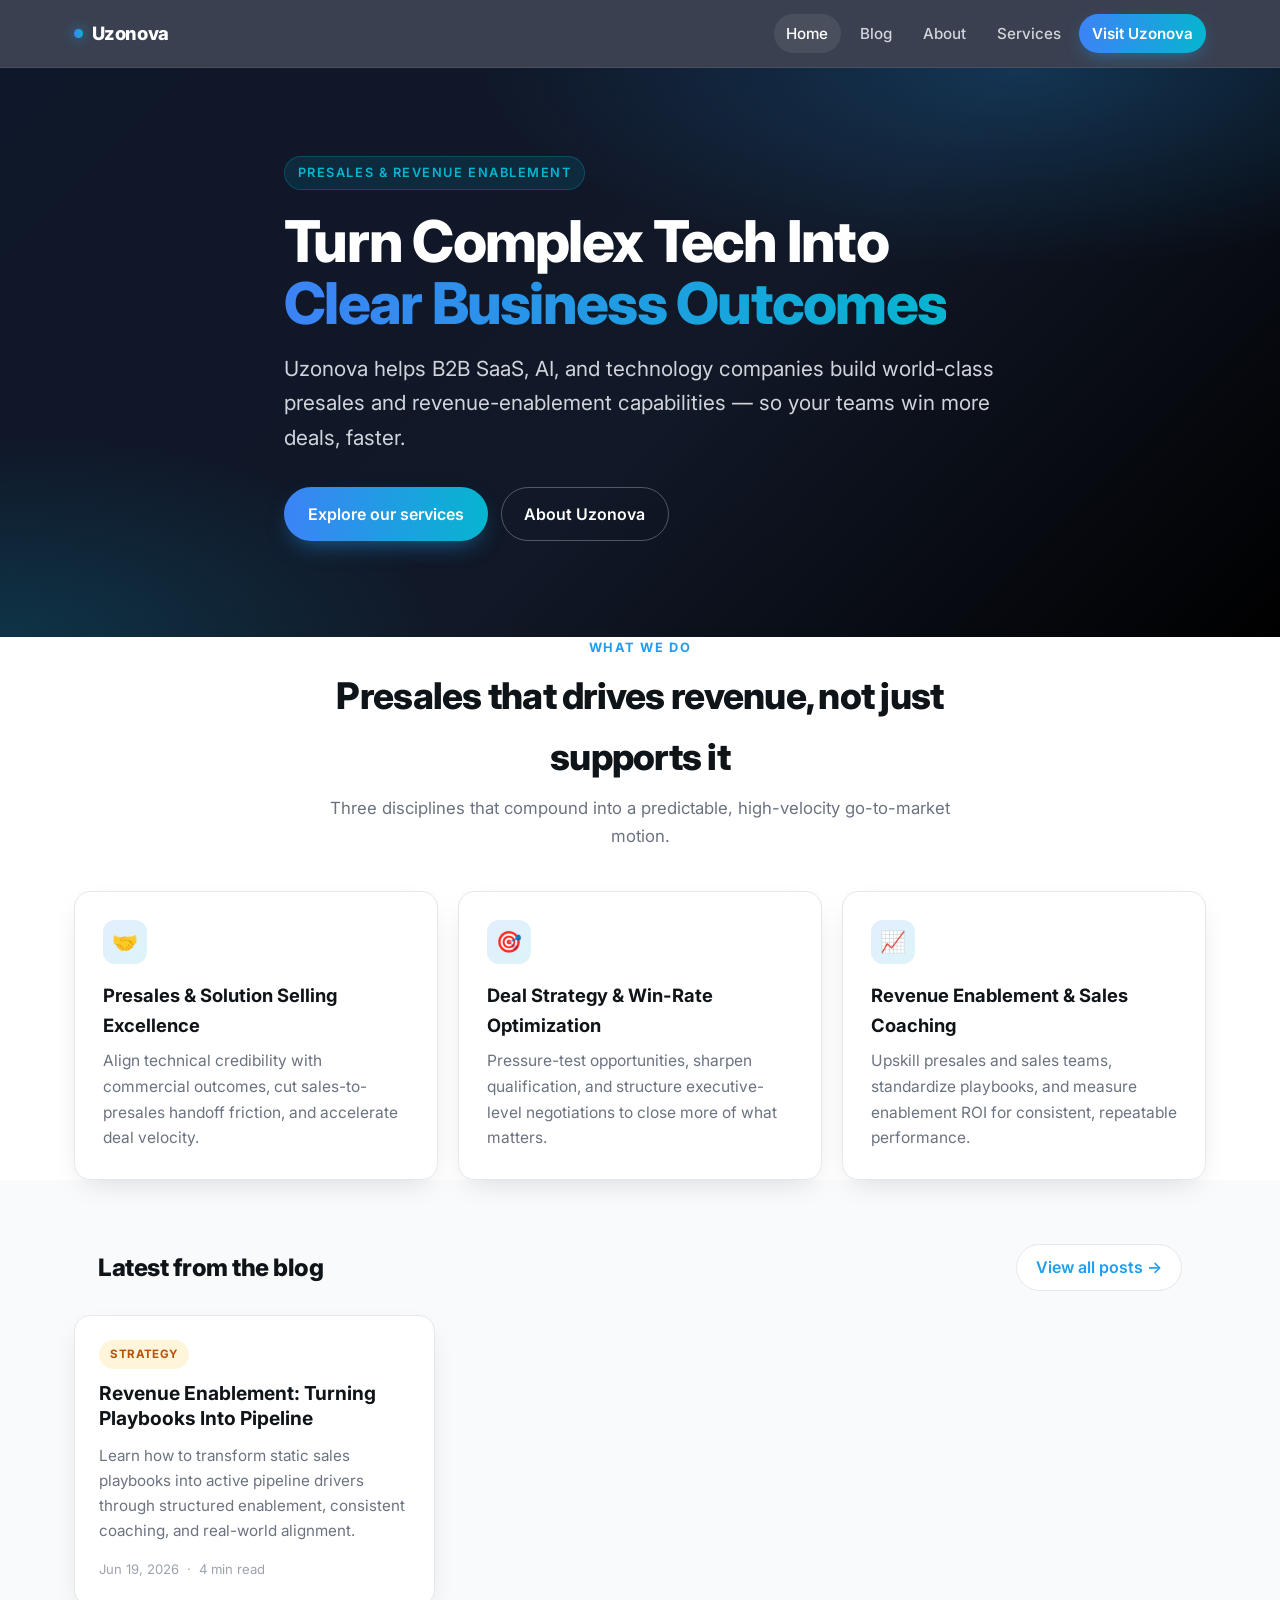
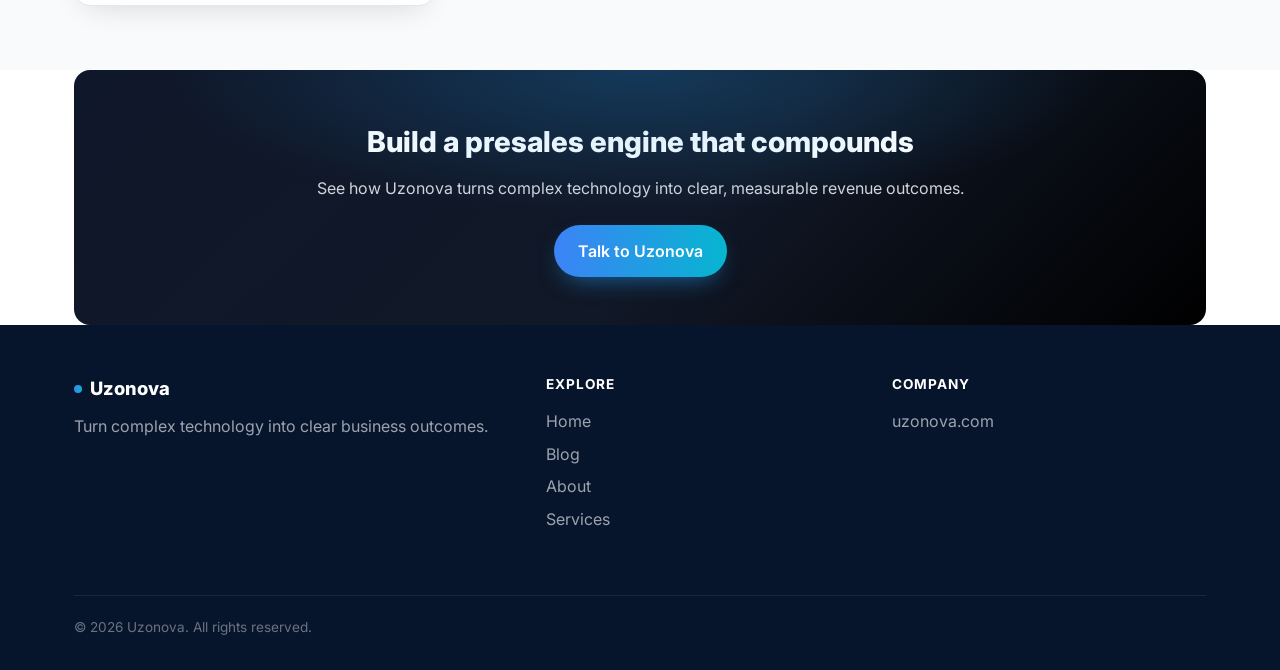
==== commit 0315fef9: "feat(site): split home (marketing) from blog index (new blog.html); nav Home+Blog" ====
--- a/docs/index.html
+++ b/docs/index.html
@@ -41,20 +41,13 @@
   </section>
 
   <section class="blog-section">
-    <div class="blog-featured">
-      <div class="scroller-head reveal">
-        <h2>From the blog</h2>
-        <div class="scroller-ctrls">
-          <button data-scroll="prev" aria-label="Scroll left">&#8249;</button>
-          <button data-scroll="next" aria-label="Scroll right">&#8250;</button>
-        </div>
+    <div class="container">
+      <div class="scroller-head reveal" style="margin-bottom:1.5rem">
+        <h2>Latest from the blog</h2>
+        <a href="blog.html" style="display:inline-flex;align-items:center;gap:.4rem;color:var(--azure);font-weight:600;border:1px solid var(--gray-200);background:#fff;padding:.6rem 1.2rem;border-radius:var(--radius-pill)">View all posts &rarr;</a>
       </div>
-      <div class="scroller" id="featured-scroller"></div>
-    </div>
-    <div class="container">
-      <div class="filters" id="filters"></div>
-      <div class="card-grid" id="posts-grid"></div>
-      <div class="empty-state" id="empty-state" style="display:none">
+      <div class="card-grid" id="latest-posts"></div>
+      <div class="empty-state" id="latest-empty" style="display:none">
         <p style="font-size:1.125rem;font-weight:600;color:var(--ink)">First post coming soon.</p>
         <p>Insights on presales, solution selling, and revenue enablement are on the way.</p>
       </div>
